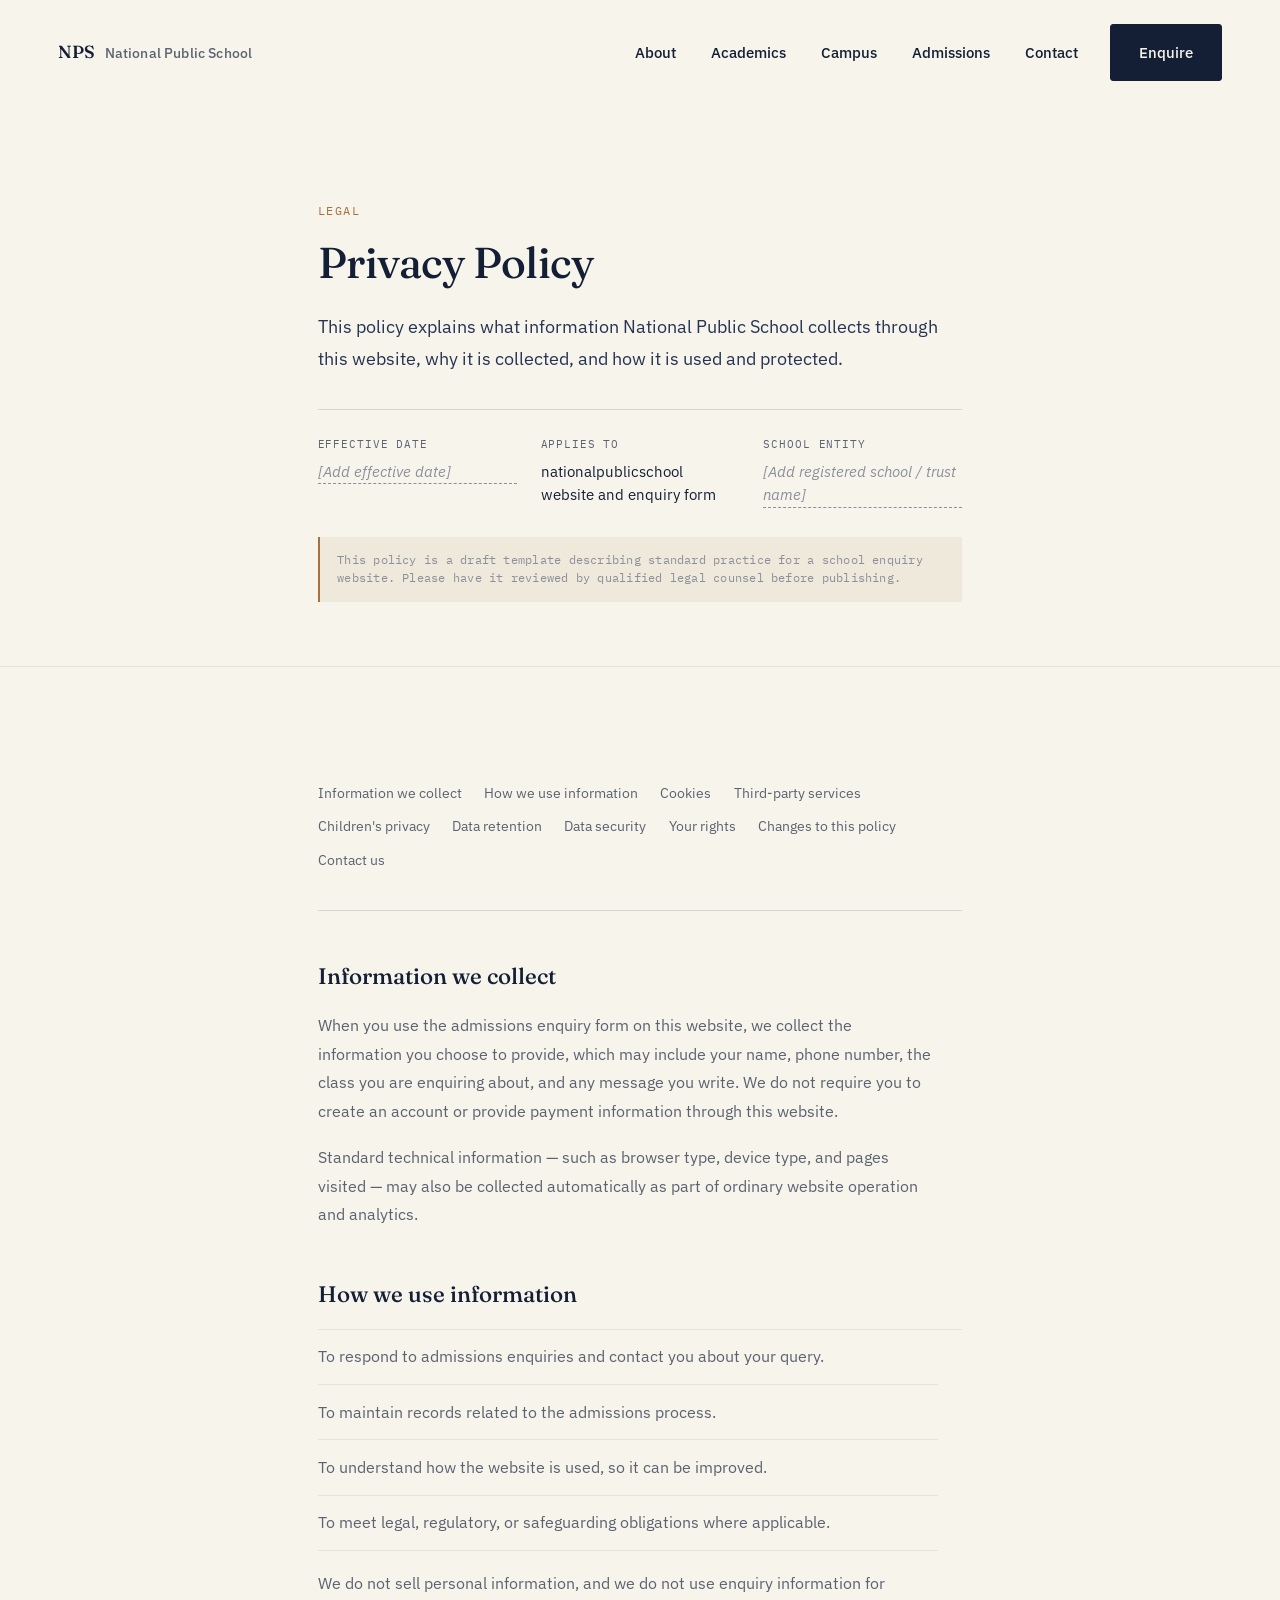
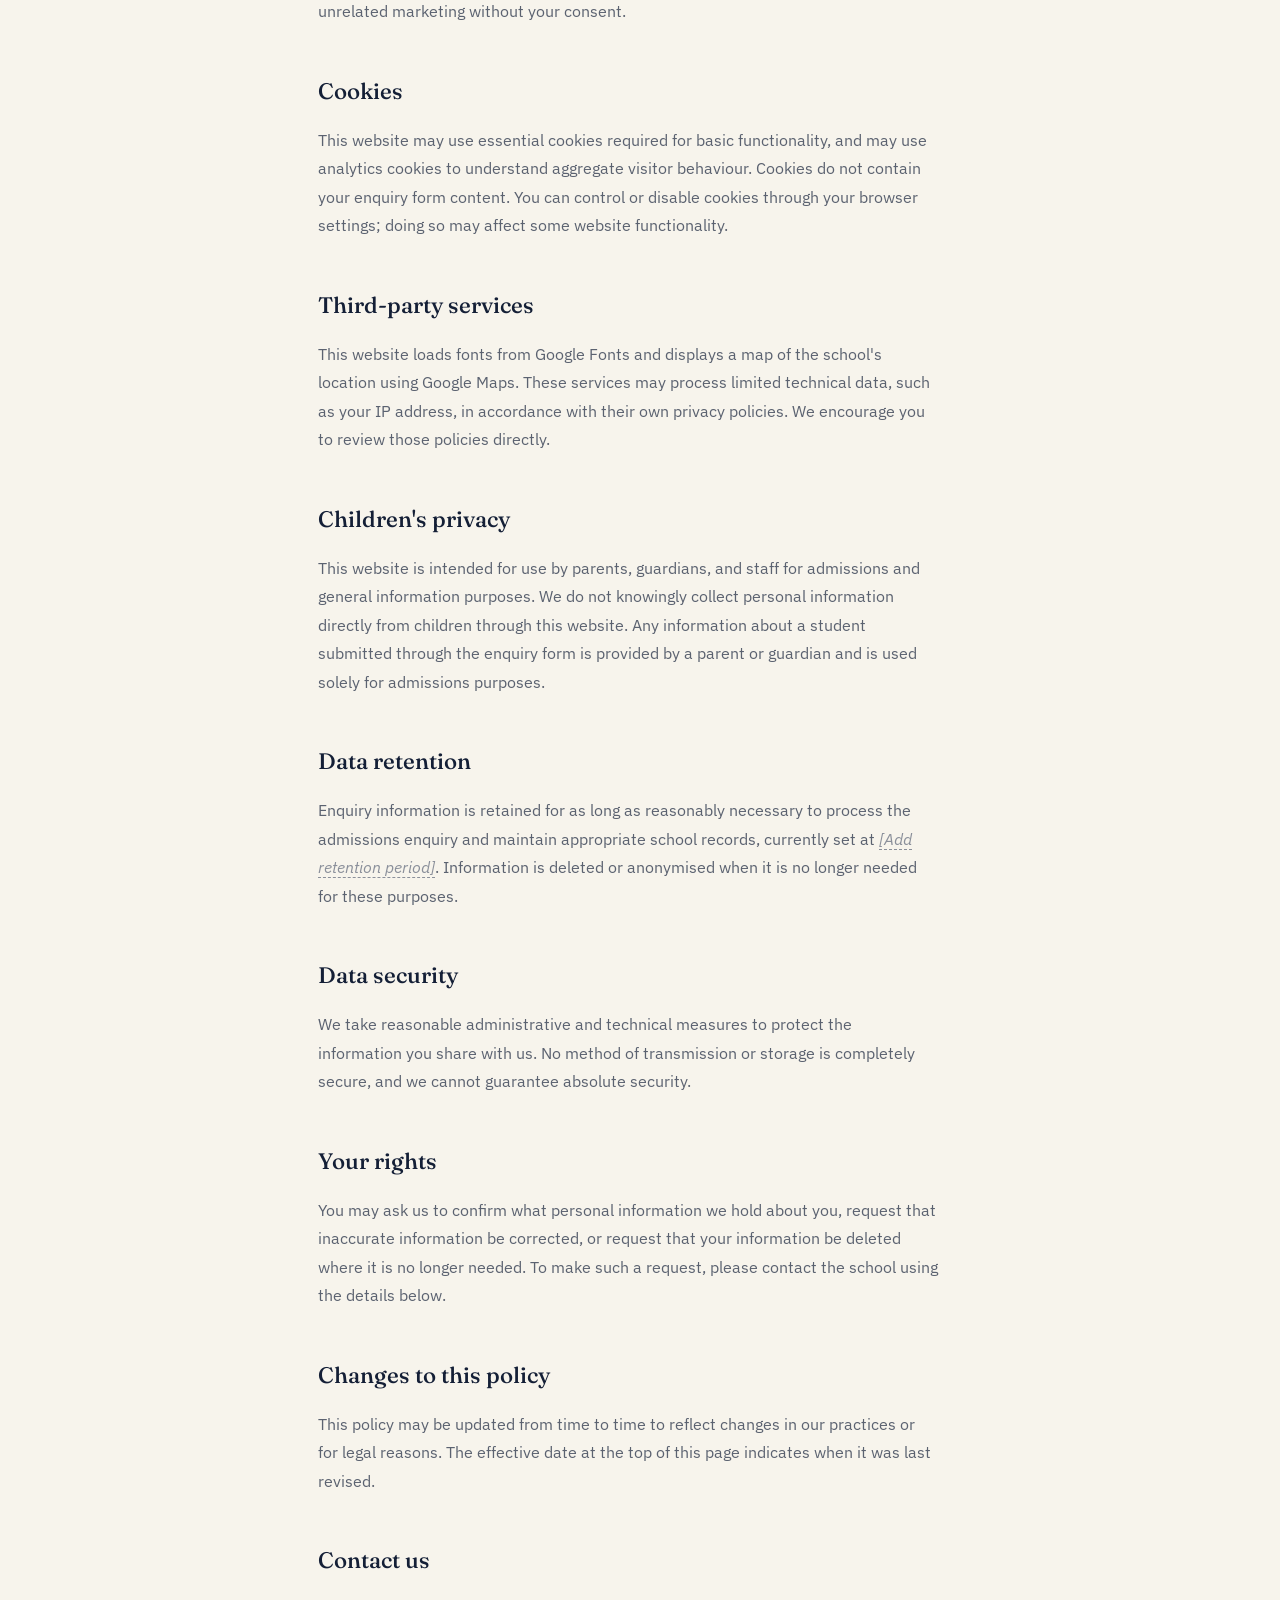
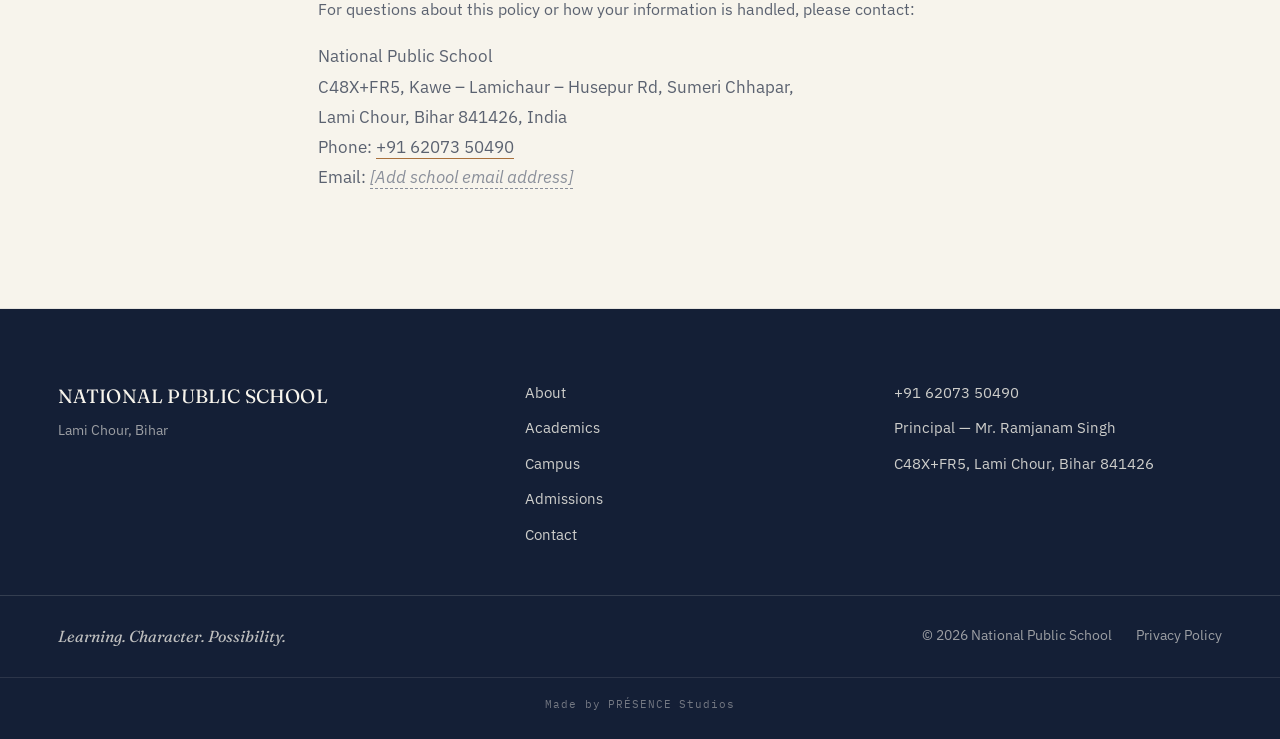
==== privacy.html @ c452e94c "Add files via upload" ====
<!DOCTYPE html>
<html lang="en">
<head>
<meta charset="UTF-8">
<meta name="viewport" content="width=device-width, initial-scale=1.0">
<title>Privacy Policy — National Public School</title>
<meta name="description" content="Privacy Policy for the National Public School website, Lami Chour, Bihar.">
<meta name="theme-color" content="#141f36">
<link rel="icon" href="data:image/svg+xml,%3Csvg xmlns='http://www.w3.org/2000/svg' viewBox='0 0 64 64'%3E%3Crect width='64' height='64' rx='10' fill='%23141f36'/%3E%3Ctext x='32' y='42' font-family='Georgia,serif' font-size='30' fill='%23f7f4ec' text-anchor='middle'%3EN%3C/text%3E%3Ccircle cx='49' cy='16' r='4' fill='%23a8703c'/%3E%3C/svg%3E">
<link rel="preconnect" href="https://fonts.googleapis.com">
<link rel="preconnect" href="https://fonts.gstatic.com" crossorigin>
<link href="https://fonts.googleapis.com/css2?family=Fraunces:ital,opsz,wght@0,9..144,380;0,9..144,470;0,9..144,560;1,9..144,420&family=IBM+Plex+Sans:wght@400;500;600&family=IBM+Plex+Mono:wght@400;500&display=swap" rel="stylesheet">
<link rel="stylesheet" href="style.css">
</head>
<body>

<a class="skip-link" href="#main">Skip to main content</a>

<header class="site-header" id="siteHeader">
  <div class="nav-inner">
    <a class="brand" href="index.html">
      <span class="brand-mark">NPS</span>
      <span class="brand-full">National&nbsp;Public&nbsp;School</span>
    </a>
    <nav class="primary-nav" aria-label="Primary">
      <ul>
        <li><a href="index.html#school">About</a></li>
        <li><a href="index.html#academics">Academics</a></li>
        <li><a href="index.html#campus">Campus</a></li>
        <li><a href="index.html#admissions">Admissions</a></li>
        <li><a href="index.html#contact">Contact</a></li>
      </ul>
    </nav>
    <a class="btn btn-primary nav-cta" href="index.html#admissions-form">Enquire</a>
    <button class="nav-toggle" id="navToggle" aria-expanded="false" aria-controls="mobileNav" aria-label="Open menu">
      <span></span><span></span><span></span>
    </button>
  </div>
</header>

<div class="mobile-nav" id="mobileNav">
  <nav aria-label="Mobile">
    <ul>
      <li><a href="index.html#school">About</a></li>
      <li><a href="index.html#academics">Academics</a></li>
      <li><a href="index.html#campus">Campus</a></li>
      <li><a href="index.html#admissions">Admissions</a></li>
      <li><a href="index.html#contact">Contact</a></li>
    </ul>
  </nav>
  <a class="btn btn-primary mobile-cta" href="index.html#admissions-form">Enquire Now</a>
  <div class="mobile-nav-foot">
    <a href="tel:+916207350490">+91 62073 50490</a>
    <span>Lami Chour, Bihar</span>
  </div>
</div>

<main id="main">

<section class="policy-hero">
  <div class="container narrow">
    <p class="eyebrow">Legal</p>
    <h1 class="section-heading policy-heading">Privacy Policy</h1>
    <p class="body-text lead-text">This policy explains what information National Public School collects through this website, why it is collected, and how it is used and protected.</p>
    <dl class="policy-meta">
      <div>
        <dt>Effective date</dt>
        <dd class="placeholder" title="Placeholder — replace with verified information">[Add effective date]</dd>
      </div>
      <div>
        <dt>Applies to</dt>
        <dd>nationalpublicschool website and enquiry form</dd>
      </div>
      <div>
        <dt>School entity</dt>
        <dd class="placeholder" title="Placeholder — replace with verified information">[Add registered school / trust name]</dd>
      </div>
    </dl>
    <p class="draft-note policy-draft-note">This policy is a draft template describing standard practice for a school enquiry website. Please have it reviewed by qualified legal counsel before publishing.</p>
  </div>
</section>

<section class="section">
  <div class="container narrow policy-body">
    <nav class="policy-toc" aria-label="Policy sections">
      <a href="#collect">Information we collect</a>
      <a href="#use">How we use information</a>
      <a href="#cookies">Cookies</a>
      <a href="#third-party">Third-party services</a>
      <a href="#children">Children's privacy</a>
      <a href="#retention">Data retention</a>
      <a href="#security">Data security</a>
      <a href="#rights">Your rights</a>
      <a href="#changes">Changes to this policy</a>
      <a href="#contact-us">Contact us</a>
    </nav>

    <h2 id="collect">Information we collect</h2>
    <p class="body-text">When you use the admissions enquiry form on this website, we collect the information you choose to provide, which may include your name, phone number, the class you are enquiring about, and any message you write. We do not require you to create an account or provide payment information through this website.</p>
    <p class="body-text">Standard technical information — such as browser type, device type, and pages visited — may also be collected automatically as part of ordinary website operation and analytics.</p>

    <h2 id="use">How we use information</h2>
    <ul class="policy-list">
      <li>To respond to admissions enquiries and contact you about your query.</li>
      <li>To maintain records related to the admissions process.</li>
      <li>To understand how the website is used, so it can be improved.</li>
      <li>To meet legal, regulatory, or safeguarding obligations where applicable.</li>
    </ul>
    <p class="body-text">We do not sell personal information, and we do not use enquiry information for unrelated marketing without your consent.</p>

    <h2 id="cookies">Cookies</h2>
    <p class="body-text">This website may use essential cookies required for basic functionality, and may use analytics cookies to understand aggregate visitor behaviour. Cookies do not contain your enquiry form content. You can control or disable cookies through your browser settings; doing so may affect some website functionality.</p>

    <h2 id="third-party">Third-party services</h2>
    <p class="body-text">This website loads fonts from Google Fonts and displays a map of the school's location using Google Maps. These services may process limited technical data, such as your IP address, in accordance with their own privacy policies. We encourage you to review those policies directly.</p>

    <h2 id="children">Children's privacy</h2>
    <p class="body-text">This website is intended for use by parents, guardians, and staff for admissions and general information purposes. We do not knowingly collect personal information directly from children through this website. Any information about a student submitted through the enquiry form is provided by a parent or guardian and is used solely for admissions purposes.</p>

    <h2 id="retention">Data retention</h2>
    <p class="body-text">Enquiry information is retained for as long as reasonably necessary to process the admissions enquiry and maintain appropriate school records, currently set at <span class="placeholder" title="Placeholder — replace with verified information">[Add retention period]</span>. Information is deleted or anonymised when it is no longer needed for these purposes.</p>

    <h2 id="security">Data security</h2>
    <p class="body-text">We take reasonable administrative and technical measures to protect the information you share with us. No method of transmission or storage is completely secure, and we cannot guarantee absolute security.</p>

    <h2 id="rights">Your rights</h2>
    <p class="body-text">You may ask us to confirm what personal information we hold about you, request that inaccurate information be corrected, or request that your information be deleted where it is no longer needed. To make such a request, please contact the school using the details below.</p>

    <h2 id="changes">Changes to this policy</h2>
    <p class="body-text">This policy may be updated from time to time to reflect changes in our practices or for legal reasons. The effective date at the top of this page indicates when it was last revised.</p>

    <h2 id="contact-us">Contact us</h2>
    <p class="body-text">For questions about this policy or how your information is handled, please contact:</p>
    <address class="contact-address policy-address">
      National Public School<br>
      C48X+FR5, Kawe – Lamichaur – Husepur Rd, Sumeri Chhapar,<br>
      Lami Chour, Bihar 841426, India<br>
      Phone: <a href="tel:+916207350490">+91 62073 50490</a><br>
      Email: <span class="placeholder" title="Placeholder — replace with verified information">[Add school email address]</span>
    </address>
  </div>
</section>

</main>

<footer class="site-footer">
  <div class="container footer-grid">
    <div class="footer-brand">
      <span class="footer-mark">NATIONAL PUBLIC SCHOOL</span>
      <span class="footer-place">Lami Chour, Bihar</span>
    </div>
    <nav class="footer-nav" aria-label="Footer">
      <a href="index.html#school">About</a>
      <a href="index.html#academics">Academics</a>
      <a href="index.html#campus">Campus</a>
      <a href="index.html#admissions">Admissions</a>
      <a href="index.html#contact">Contact</a>
    </nav>
    <div class="footer-contact">
      <a href="tel:+916207350490">+91 62073 50490</a>
      <span>Principal — Mr. Ramjanam Singh</span>
      <span>C48X+FR5, Lami Chour, Bihar 841426</span>
    </div>
  </div>
  <div class="container footer-bottom">
    <p class="footer-tagline">Learning. Character. Possibility.</p>
    <div class="footer-legal">
      <span>© <span id="year"></span> National Public School</span>
      <a href="privacy.html">Privacy Policy</a>
    </div>
  </div>
  <div class="footer-signature">
    <p>Made by PRÉSENCE Studios</p>
  </div>
</footer>

<script src="script.js"></script>
</body>
</html>
---- style.css ----
:root {
  --ink: #141f36;
  --ink-soft: #263352;
  --canvas: #f7f4ec;
  --canvas-deep: #efe9db;
  --surface: #ffffff;
  --muted: #5b6270;
  --muted-soft: #8a8f9a;
  --accent: #a8703c;
  --accent-soft: #c98f5c;
  --line: rgba(20, 31, 54, 0.14);
  --line-soft: rgba(20, 31, 54, 0.08);
  --on-ink: #f7f4ec;
  --shadow: 0 18px 40px -24px rgba(20, 31, 54, 0.35);
  --radius-sm: 2px;
  --radius-md: 3px;
  --font-serif: "Fraunces", "Iowan Old Style", "Palatino Linotype", serif;
  --font-sans: "IBM Plex Sans", -apple-system, BlinkMacSystemFont, "Segoe UI", sans-serif;
  --font-mono: "IBM Plex Mono", ui-monospace, "SF Mono", monospace;
  --container-max: 1280px;
  --gutter: clamp(1.25rem, 4.5vw, 4rem);
  --section-pad: clamp(4.5rem, 9vw, 8rem);
  --ease: cubic-bezier(0.16, 1, 0.3, 1);
}

* {
  box-sizing: border-box;
}

html {
  scroll-behavior: smooth;
}

@media (prefers-reduced-motion: reduce) {
  html {
    scroll-behavior: auto;
  }
  * {
    animation-duration: 0.001ms !important;
    animation-iteration-count: 1 !important;
    transition-duration: 0.001ms !important;
    scroll-behavior: auto !important;
  }
}

body {
  margin: 0;
  background: var(--canvas);
  color: var(--ink);
  font-family: var(--font-sans);
  font-size: 16px;
  line-height: 1.6;
  -webkit-font-smoothing: antialiased;
  text-rendering: optimizeLegibility;
  overflow-x: hidden;
}

img {
  max-width: 100%;
  display: block;
}

a {
  color: inherit;
  text-decoration: none;
}

ul, ol {
  margin: 0;
  padding: 0;
  list-style: none;
}

h1, h2, h3, blockquote, p, dl, dd, figure, address {
  margin: 0;
}

button {
  font: inherit;
  cursor: pointer;
}

input, textarea {
  font: inherit;
}

.skip-link {
  position: absolute;
  left: 1rem;
  top: -100px;
  background: var(--ink);
  color: var(--on-ink);
  padding: 0.75rem 1.25rem;
  border-radius: var(--radius-sm);
  z-index: 999;
  transition: top 0.25s var(--ease);
}

.skip-link:focus {
  top: 1rem;
}

:focus-visible {
  outline: 2px solid var(--accent);
  outline-offset: 3px;
}

.container {
  max-width: var(--container-max);
  margin: 0 auto;
  padding: 0 var(--gutter);
}

.container.narrow {
  max-width: 760px;
}

.container.wide {
  max-width: 1360px;
}

.eyebrow {
  font-family: var(--font-mono);
  font-size: 0.72rem;
  letter-spacing: 0.14em;
  text-transform: uppercase;
  color: var(--accent);
  margin-bottom: 1.1rem;
  display: block;
}

.section-heading {
  font-family: var(--font-serif);
  font-weight: 480;
  font-size: clamp(1.9rem, 3.4vw, 2.7rem);
  line-height: 1.15;
  letter-spacing: -0.01em;
  max-width: 20ch;
  margin-bottom: 1.5rem;
}

.body-text {
  max-width: 62ch;
  color: var(--muted);
  font-size: 1.02rem;
  line-height: 1.75;
  margin-bottom: 1.1rem;
}

.body-text.lead-text {
  max-width: 68ch;
  font-size: 1.12rem;
  color: var(--ink-soft);
}

.small-note {
  font-size: 0.9rem;
}

.placeholder {
  color: var(--muted-soft);
  border-bottom: 1px dashed var(--muted-soft);
  font-style: italic;
  cursor: help;
}

.btn {
  display: inline-flex;
  align-items: center;
  gap: 0.4rem;
  font-family: var(--font-sans);
  font-weight: 500;
  font-size: 0.95rem;
  padding: 0.95rem 1.75rem;
  border-radius: var(--radius-md);
  border: 1px solid transparent;
  transition: transform 0.35s var(--ease), background 0.3s var(--ease), color 0.3s var(--ease), border-color 0.3s var(--ease);
}

.btn-primary {
  background: var(--ink);
  color: var(--on-ink);
  border-color: var(--ink);
}

.btn-primary:hover {
  background: var(--ink-soft);
  transform: translateY(-2px);
}

.btn-ghost {
  background: transparent;
  color: var(--ink);
  border-color: var(--line);
}

.btn-ghost:hover {
  border-color: var(--ink);
  transform: translateY(-2px);
}

.btn-large {
  padding: 1.15rem 2.25rem;
  font-size: 1.02rem;
}

.site-header {
  position: sticky;
  top: 0;
  z-index: 500;
  background: rgba(247, 244, 236, 0.9);
  backdrop-filter: blur(10px);
  -webkit-backdrop-filter: blur(10px);
  border-bottom: 1px solid transparent;
  transition: border-color 0.4s var(--ease), padding 0.4s var(--ease);
}

.site-header.is-scrolled {
  border-color: var(--line);
}

.nav-inner {
  max-width: var(--container-max);
  margin: 0 auto;
  padding: 1.5rem var(--gutter);
  display: flex;
  align-items: center;
  gap: 2rem;
  transition: padding 0.4s var(--ease);
}

.site-header.is-scrolled .nav-inner {
  padding-top: 0.9rem;
  padding-bottom: 0.9rem;
}

.brand {
  display: flex;
  align-items: baseline;
  gap: 0.6rem;
  font-family: var(--font-serif);
  font-weight: 560;
  letter-spacing: 0.01em;
  margin-right: auto;
}

.brand-mark {
  font-size: 1.1rem;
}

.brand-full {
  font-size: 0.85rem;
  color: var(--muted);
  font-family: var(--font-sans);
  font-weight: 500;
  display: none;
}

.primary-nav ul {
  display: flex;
  gap: 2.2rem;
}

.primary-nav a {
  font-size: 0.92rem;
  font-weight: 500;
  position: relative;
  padding-bottom: 0.3rem;
}

.primary-nav a::after {
  content: "";
  position: absolute;
  left: 0;
  bottom: 0;
  width: 0;
  height: 1px;
  background: var(--accent);
  transition: width 0.35s var(--ease);
}

.primary-nav a:hover::after {
  width: 100%;
}

.nav-cta {
  display: none;
}

.nav-toggle {
  width: 40px;
  height: 40px;
  background: transparent;
  border: 1px solid var(--line);
  border-radius: var(--radius-sm);
  display: flex;
  flex-direction: column;
  align-items: center;
  justify-content: center;
  gap: 5px;
}

.nav-toggle span {
  width: 18px;
  height: 1px;
  background: var(--ink);
  display: block;
  transition: transform 0.3s var(--ease), opacity 0.3s var(--ease);
}

.nav-toggle[aria-expanded="true"] span:nth-child(1) {
  transform: translateY(6px) rotate(45deg);
}

.nav-toggle[aria-expanded="true"] span:nth-child(2) {
  opacity: 0;
}

.nav-toggle[aria-expanded="true"] span:nth-child(3) {
  transform: translateY(-6px) rotate(-45deg);
}

.mobile-nav {
  position: fixed;
  inset: 0;
  background: var(--ink);
  color: var(--on-ink);
  z-index: 600;
  display: flex;
  flex-direction: column;
  justify-content: space-between;
  padding: 6rem var(--gutter) 3rem;
  transform: translateY(-100%);
  transition: transform 0.5s var(--ease);
}

.mobile-nav.is-open {
  transform: translateY(0);
}

.mobile-nav ul {
  display: flex;
  flex-direction: column;
  gap: 1.4rem;
}

.mobile-nav a {
  font-family: var(--font-serif);
  font-size: 2.1rem;
  font-weight: 460;
}

.mobile-cta {
  align-self: flex-start;
  margin-top: 2.5rem;
  background: var(--on-ink);
  color: var(--ink);
  border-color: var(--on-ink);
}

.mobile-nav-foot {
  display: flex;
  justify-content: space-between;
  font-size: 0.85rem;
  color: var(--canvas-deep);
  border-top: 1px solid rgba(247, 244, 236, 0.18);
  padding-top: 1.5rem;
  margin-top: 2rem;
}

body.nav-open {
  overflow: hidden;
}

.hero {
  position: relative;
  padding: clamp(3rem, 8vw, 6rem) 0 clamp(3rem, 6vw, 5rem);
}

.hero-inner {
  max-width: var(--container-max);
  margin: 0 auto;
  padding: 0 var(--gutter);
  display: grid;
  grid-template-columns: 1.35fr 1fr;
  gap: clamp(2.5rem, 6vw, 5rem);
  align-items: center;
}

.hero-headline {
  font-family: var(--font-serif);
  font-weight: 470;
  font-size: clamp(2.6rem, 6vw, 4.6rem);
  line-height: 1.05;
  letter-spacing: -0.015em;
  max-width: 14ch;
  margin-bottom: 1.6rem;
}

.hero-sub {
  max-width: 52ch;
  color: var(--muted);
  font-size: 1.08rem;
  line-height: 1.75;
  margin-bottom: 2.2rem;
}

.hero-actions {
  display: flex;
  gap: 1rem;
  flex-wrap: wrap;
}

.hero-visual {
  position: relative;
}

.hero-frame {
  position: relative;
  border: 1px solid var(--line);
  padding: 10px;
  background: var(--surface);
  margin-left: clamp(0px, 4vw, 2rem);
}

.hero-frame img {
  width: 100%;
  height: auto;
  aspect-ratio: 4 / 5;
  object-fit: cover;
  filter: grayscale(45%) sepia(8%) contrast(1.03) brightness(0.98);
}

.hero-chip {
  position: absolute;
  left: 24px;
  bottom: 24px;
  background: var(--ink);
  color: var(--on-ink);
  font-family: var(--font-mono);
  font-size: 0.68rem;
  letter-spacing: 0.08em;
  text-transform: uppercase;
  padding: 0.5rem 0.85rem;
}

.img-note {
  font-family: var(--font-mono);
  font-size: 0.68rem;
  letter-spacing: 0.03em;
  color: var(--muted-soft);
  margin-top: 0.7rem;
  text-align: right;
}

.img-note-light {
  color: rgba(247, 244, 236, 0.72);
  text-align: left;
  padding: 0.7rem 0.9rem 0;
}

.hero-line {
  height: 1px;
  background: var(--line);
  max-width: var(--container-max);
  margin: 0 auto;
}

.section {
  padding: var(--section-pad) 0;
  border-bottom: 1px solid var(--line-soft);
}

.section-alt {
  background: var(--canvas-deep);
}

.split-60-40,
.split-45-55,
.split-40-60,
.split-50-50 {
  display: grid;
  gap: clamp(2.5rem, 6vw, 5rem);
  align-items: start;
}

.split-60-40 {
  grid-template-columns: 1.5fr 1fr;
}

.split-45-55 {
  grid-template-columns: 1fr 1.2fr;
}

.split-40-60 {
  grid-template-columns: 1fr 1.5fr;
}

.split-50-50 {
  grid-template-columns: 1fr 1fr;
}

.fact-sheet {
  border-top: 1px solid var(--line);
}

.fact-row {
  display: flex;
  justify-content: space-between;
  gap: 1rem;
  padding: 1.05rem 0;
  border-bottom: 1px solid var(--line);
}

.fact-row dt {
  font-family: var(--font-mono);
  font-size: 0.74rem;
  letter-spacing: 0.06em;
  text-transform: uppercase;
  color: var(--muted);
}

.fact-row dd {
  font-family: var(--font-serif);
  font-size: 1rem;
  text-align: right;
}

.pillar-list {
  border-top: 1px solid var(--line);
}

.pillar {
  padding: 2.3rem 0;
  border-bottom: 1px solid var(--line);
  display: grid;
  grid-template-columns: 260px 1fr;
  gap: 2rem;
}

.pillar h3 {
  font-family: var(--font-serif);
  font-weight: 500;
  font-size: 1.35rem;
  position: relative;
  padding-left: 1.1rem;
}

.pillar h3::before {
  content: "";
  position: absolute;
  left: 0;
  top: 0.45em;
  width: 7px;
  height: 7px;
  background: var(--accent);
}

.pillar p {
  color: var(--muted);
  max-width: 58ch;
  line-height: 1.75;
}

.media-frame {
  border: 1px solid var(--line);
  padding: 8px;
  background: var(--surface);
}

.media-frame img {
  width: 100%;
  height: auto;
  aspect-ratio: 5 / 6;
  object-fit: cover;
  filter: grayscale(45%) sepia(8%) contrast(1.03) brightness(0.98);
}

.stage-list {
  border-top: 1px solid var(--line);
  margin: 1.5rem 0 1.2rem;
}

.stage {
  padding: 1.4rem 0;
  border-bottom: 1px solid var(--line);
  display: grid;
  grid-template-columns: 160px 1fr;
  gap: 1.5rem;
  align-items: baseline;
}

.stage-tag {
  font-family: var(--font-mono);
  font-size: 0.78rem;
  letter-spacing: 0.05em;
  text-transform: uppercase;
  color: var(--ink);
}

.stage p {
  color: var(--muted);
  line-height: 1.7;
  margin: 0;
}

.bento {
  display: grid;
  grid-template-columns: repeat(3, 1fr);
  grid-template-rows: repeat(2, 220px);
  gap: 1px;
  background: var(--line);
  border: 1px solid var(--line);
}

.bento-tile {
  position: relative;
  overflow: hidden;
  background: var(--ink);
  display: block;
}

.bento-large {
  grid-row: span 2;
}

.bento-tile img {
  width: 100%;
  height: 100%;
  object-fit: cover;
  filter: grayscale(50%) sepia(10%) contrast(1.05) brightness(0.85);
  transition: transform 0.7s var(--ease);
}

.bento-tile:hover img {
  transform: scale(1.05);
}

.bento-label {
  position: absolute;
  left: 0;
  right: 0;
  bottom: 0;
  padding: 1.4rem 1.5rem;
  background: linear-gradient(to top, rgba(20, 31, 54, 0.82), transparent);
  color: var(--on-ink);
  display: flex;
  flex-direction: column;
  gap: 0.35rem;
}

.bento-label strong {
  font-family: var(--font-serif);
  font-weight: 500;
  font-size: 1.15rem;
}

.bento-label em {
  font-style: normal;
  font-size: 0.85rem;
  color: rgba(247, 244, 236, 0.78);
  max-width: 32ch;
}

.campus-grid {
  display: grid;
  grid-template-columns: 1fr 1fr;
  grid-template-rows: auto auto;
  gap: 1.5rem;
  margin-top: 2rem;
}

.campus-media {
  overflow: hidden;
  background: var(--ink);
}

.campus-media-tall {
  grid-row: span 2;
}

.campus-media img {
  width: 100%;
  height: 100%;
  object-fit: cover;
  filter: grayscale(40%) sepia(8%) contrast(1.03) brightness(0.95);
  aspect-ratio: auto;
}

.campus-facts {
  border: 1px solid var(--line);
  padding: 2rem;
  background: var(--surface);
}

.campus-facts h3 {
  font-family: var(--font-serif);
  font-size: 1.2rem;
  font-weight: 500;
  margin-bottom: 1.1rem;
}

.facilities li {
  padding: 0.65rem 0;
  border-bottom: 1px solid var(--line-soft);
  color: var(--muted);
  font-size: 0.95rem;
}

.facilities li:last-child {
  border-bottom: none;
}

.reason-list {
  border-top: 1px solid var(--line);
}

.reason-list li {
  padding: 1.7rem 0;
  border-bottom: 1px solid var(--line);
}

.reason-list h3 {
  font-family: var(--font-serif);
  font-weight: 500;
  font-size: 1.2rem;
  margin-bottom: 0.4rem;
}

.reason-list p {
  color: var(--muted);
  max-width: 58ch;
}

.principal-avatar {
  width: 132px;
  height: 132px;
  border-radius: 50%;
  background: var(--ink);
  color: var(--on-ink);
  display: flex;
  align-items: center;
  justify-content: center;
  font-family: var(--font-serif);
  font-size: 2.1rem;
  border: 6px solid var(--canvas-deep);
}

.principal-quote {
  font-family: var(--font-serif);
  font-style: italic;
  font-weight: 420;
  font-size: clamp(1.35rem, 2.6vw, 1.85rem);
  line-height: 1.5;
  color: var(--ink);
  max-width: 34ch;
  margin-bottom: 1.6rem;
}

.principal-quote p::before {
  content: "\201C";
}

.principal-quote p::after {
  content: "\201D";
}

.principal-attribution {
  font-size: 0.98rem;
  margin-bottom: 0.5rem;
}

.principal-attribution span {
  color: var(--muted);
}

.draft-note {
  font-family: var(--font-mono);
  font-size: 0.72rem;
  color: var(--muted-soft);
  letter-spacing: 0.02em;
}

.steps {
  display: grid;
  grid-template-columns: repeat(4, 1fr);
  gap: 1px;
  background: var(--line);
  border: 1px solid var(--line);
  margin: 2.2rem 0 3.5rem;
}

.steps li {
  background: var(--canvas-deep);
  padding: 1.8rem 1.6rem;
}

.step-num {
  font-family: var(--font-mono);
  font-size: 0.78rem;
  color: var(--accent);
  display: block;
  margin-bottom: 0.8rem;
}

.steps h3 {
  font-family: var(--font-serif);
  font-weight: 500;
  font-size: 1.1rem;
  margin-bottom: 0.5rem;
}

.steps p {
  color: var(--muted);
  font-size: 0.9rem;
  margin: 0;
}

.admissions-grid {
  display: grid;
  grid-template-columns: 1.3fr 1fr;
  gap: clamp(2rem, 5vw, 4rem);
}

.enquiry-form {
  background: var(--surface);
  border: 1px solid var(--line);
  padding: clamp(1.75rem, 4vw, 2.75rem);
}

.enquiry-form h3 {
  font-family: var(--font-serif);
  font-size: 1.35rem;
  font-weight: 500;
  margin-bottom: 1.6rem;
}

.form-row {
  margin-bottom: 1.3rem;
  display: flex;
  flex-direction: column;
  gap: 0.5rem;
}

.form-row label {
  font-size: 0.85rem;
  color: var(--muted);
}

.form-row input,
.form-row textarea {
  border: 1px solid var(--line);
  background: var(--canvas);
  padding: 0.85rem 1rem;
  font-size: 0.95rem;
  color: var(--ink);
  border-radius: var(--radius-sm);
  transition: border-color 0.3s var(--ease);
  resize: vertical;
}

.form-row input:focus,
.form-row textarea:focus {
  border-color: var(--accent);
}

.form-status {
  margin-top: 1.1rem;
  font-size: 0.9rem;
  color: var(--accent);
  min-height: 1.2em;
}

.admissions-note {
  padding-top: 0.5rem;
}

.admissions-note h3 {
  font-family: var(--font-serif);
  font-size: 1.2rem;
  font-weight: 500;
  margin-bottom: 0.5rem;
}

.admissions-note > p {
  color: var(--muted);
  margin-bottom: 1rem;
}

.phone-link {
  display: inline-block;
  font-family: var(--font-serif);
  font-size: 1.75rem;
  font-weight: 480;
  border-bottom: 1px solid var(--accent);
  padding-bottom: 0.2rem;
  margin-bottom: 1.6rem;
}

.contact-address {
  font-style: normal;
  font-size: 1.05rem;
  line-height: 1.8;
  color: var(--muted);
  margin-bottom: 1.4rem;
}

.contact-line {
  margin-bottom: 0.7rem;
  font-size: 1rem;
}

.contact-line a {
  border-bottom: 1px solid var(--accent);
}

.email-line .placeholder {
  border-bottom-style: dashed;
}

.map-frame {
  border: 1px solid var(--line);
  overflow: hidden;
  min-height: 380px;
}

.map-frame iframe {
  width: 100%;
  height: 100%;
  min-height: 380px;
  border: 0;
  filter: grayscale(35%) contrast(1.05);
}

.closing {
  padding: clamp(5rem, 12vw, 9rem) 0;
  background: var(--ink);
  color: var(--on-ink);
  text-align: left;
}

.closing .eyebrow {
  color: var(--accent-soft);
}

.closing-headline {
  font-family: var(--font-serif);
  font-weight: 460;
  font-size: clamp(2.1rem, 5vw, 3.4rem);
  line-height: 1.15;
  max-width: 18ch;
  margin-bottom: 2.4rem;
}

.closing .btn-primary {
  background: var(--on-ink);
  color: var(--ink);
  border-color: var(--on-ink);
}

.closing .btn-primary:hover {
  background: var(--accent-soft);
  border-color: var(--accent-soft);
  color: var(--ink);
}

.site-footer {
  background: var(--ink);
  color: var(--on-ink);
  padding-top: clamp(3rem, 6vw, 4.5rem);
}

.footer-grid {
  display: grid;
  grid-template-columns: 1.3fr 1fr 1fr;
  gap: 2.5rem;
  padding-bottom: 3rem;
  border-bottom: 1px solid rgba(247, 244, 236, 0.14);
}

.footer-brand {
  display: flex;
  flex-direction: column;
  gap: 0.4rem;
}

.footer-mark {
  font-family: var(--font-serif);
  font-size: 1.2rem;
  letter-spacing: 0.01em;
}

.footer-place {
  color: rgba(247, 244, 236, 0.6);
  font-size: 0.9rem;
}

.footer-nav {
  display: flex;
  flex-direction: column;
  gap: 0.75rem;
}

.footer-nav a {
  font-size: 0.92rem;
  color: rgba(247, 244, 236, 0.82);
}

.footer-nav a:hover {
  color: var(--on-ink);
}

.footer-contact {
  display: flex;
  flex-direction: column;
  gap: 0.75rem;
  font-size: 0.92rem;
  color: rgba(247, 244, 236, 0.82);
}

.footer-bottom {
  display: flex;
  justify-content: space-between;
  align-items: center;
  flex-wrap: wrap;
  gap: 1rem;
  padding: 1.75rem var(--gutter);
}

.footer-tagline {
  font-family: var(--font-serif);
  font-style: italic;
  color: rgba(247, 244, 236, 0.75);
}

.footer-legal {
  display: flex;
  gap: 1.5rem;
  font-size: 0.85rem;
  color: rgba(247, 244, 236, 0.6);
}

.footer-legal a:hover {
  color: var(--on-ink);
}

.footer-signature {
  text-align: center;
  padding: 1.1rem var(--gutter) 1.6rem;
  border-top: 1px solid rgba(247, 244, 236, 0.1);
}

.footer-signature p {
  font-family: var(--font-mono);
  font-size: 0.7rem;
  letter-spacing: 0.08em;
  color: rgba(247, 244, 236, 0.42);
}

.reveal {
  opacity: 0;
  transform: translateY(18px);
  transition: opacity 0.8s var(--ease), transform 0.8s var(--ease);
}

.reveal.is-visible {
  opacity: 1;
  transform: translateY(0);
}

@media (prefers-reduced-motion: reduce) {
  .reveal {
    opacity: 1;
    transform: none;
    transition: none;
  }
}

@media (min-width: 1080px) {
  .brand-full {
    display: inline;
  }
  .nav-cta {
    display: inline-flex;
  }
  .nav-toggle {
    display: none;
  }
}

@media (max-width: 1079px) {
  .primary-nav {
    display: none;
  }
}

@media (max-width: 900px) {
  .hero-inner {
    grid-template-columns: 1fr;
  }
  .hero-frame {
    margin-left: 0;
    max-width: 420px;
  }
  .split-60-40,
  .split-45-55,
  .split-40-60,
  .split-50-50 {
    grid-template-columns: 1fr;
  }
  .split-45-55 .split-aside,
  .split-40-60 .split-aside {
    order: -1;
    max-width: 420px;
  }
  .pillar {
    grid-template-columns: 1fr;
    gap: 0.8rem;
  }
  .stage {
    grid-template-columns: 1fr;
    gap: 0.5rem;
  }
  .bento {
    grid-template-columns: repeat(2, 1fr);
    grid-template-rows: repeat(3, 200px);
  }
  .bento-large {
    grid-column: span 2;
    grid-row: span 1;
  }
  .campus-grid {
    grid-template-columns: 1fr;
  }
  .campus-media-tall {
    grid-row: auto;
  }
  .campus-media img {
    aspect-ratio: 4 / 3;
  }
  .steps {
    grid-template-columns: 1fr 1fr;
  }
  .admissions-grid {
    grid-template-columns: 1fr;
  }
  .footer-grid {
    grid-template-columns: 1fr;
    gap: 1.75rem;
  }
}

.policy-hero {
  padding: clamp(3.5rem, 8vw, 6rem) 0 clamp(2.5rem, 5vw, 4rem);
  border-bottom: 1px solid var(--line-soft);
}

.policy-heading {
  max-width: none;
}

.policy-meta {
  display: grid;
  grid-template-columns: repeat(3, 1fr);
  gap: 1.5rem;
  margin-top: 2.2rem;
  padding-top: 1.6rem;
  border-top: 1px solid var(--line);
}

.policy-meta dt {
  font-family: var(--font-mono);
  font-size: 0.68rem;
  letter-spacing: 0.08em;
  text-transform: uppercase;
  color: var(--muted);
  margin-bottom: 0.4rem;
}

.policy-meta dd {
  font-size: 0.92rem;
}

.policy-draft-note {
  margin-top: 1.8rem;
  padding: 0.9rem 1.1rem;
  background: var(--canvas-deep);
  border-left: 2px solid var(--accent);
}

.policy-body {
  padding-top: 0;
}

.policy-body h2 {
  font-family: var(--font-serif);
  font-weight: 500;
  font-size: 1.4rem;
  margin-top: 3rem;
  margin-bottom: 1rem;
  scroll-margin-top: 6rem;
}

.policy-toc {
  display: flex;
  flex-wrap: wrap;
  gap: 0.6rem 1.4rem;
  padding-bottom: 2.4rem;
  margin-bottom: 2.4rem;
  border-bottom: 1px solid var(--line);
}

.policy-toc a {
  font-size: 0.88rem;
  color: var(--muted);
  border-bottom: 1px solid transparent;
}

.policy-toc a:hover {
  color: var(--ink);
  border-color: var(--accent);
}

.policy-list {
  border-top: 1px solid var(--line-soft);
  margin-bottom: 1.1rem;
}

.policy-list li {
  padding: 0.85rem 0;
  border-bottom: 1px solid var(--line-soft);
  color: var(--muted);
  max-width: 62ch;
  line-height: 1.7;
}

.policy-address {
  margin-bottom: 0;
}

.policy-address a {
  border-bottom: 1px solid var(--accent);
}

@media (max-width: 700px) {
  .policy-meta {
    grid-template-columns: 1fr;
    gap: 1rem;
  }
}

@media (max-width: 560px) {
  .steps {
    grid-template-columns: 1fr;
  }
  .fact-row {
    flex-direction: column;
    gap: 0.3rem;
  }
  .fact-row dd {
    text-align: left;
  }
  .footer-bottom {
    flex-direction: column;
    align-items: flex-start;
  }
}
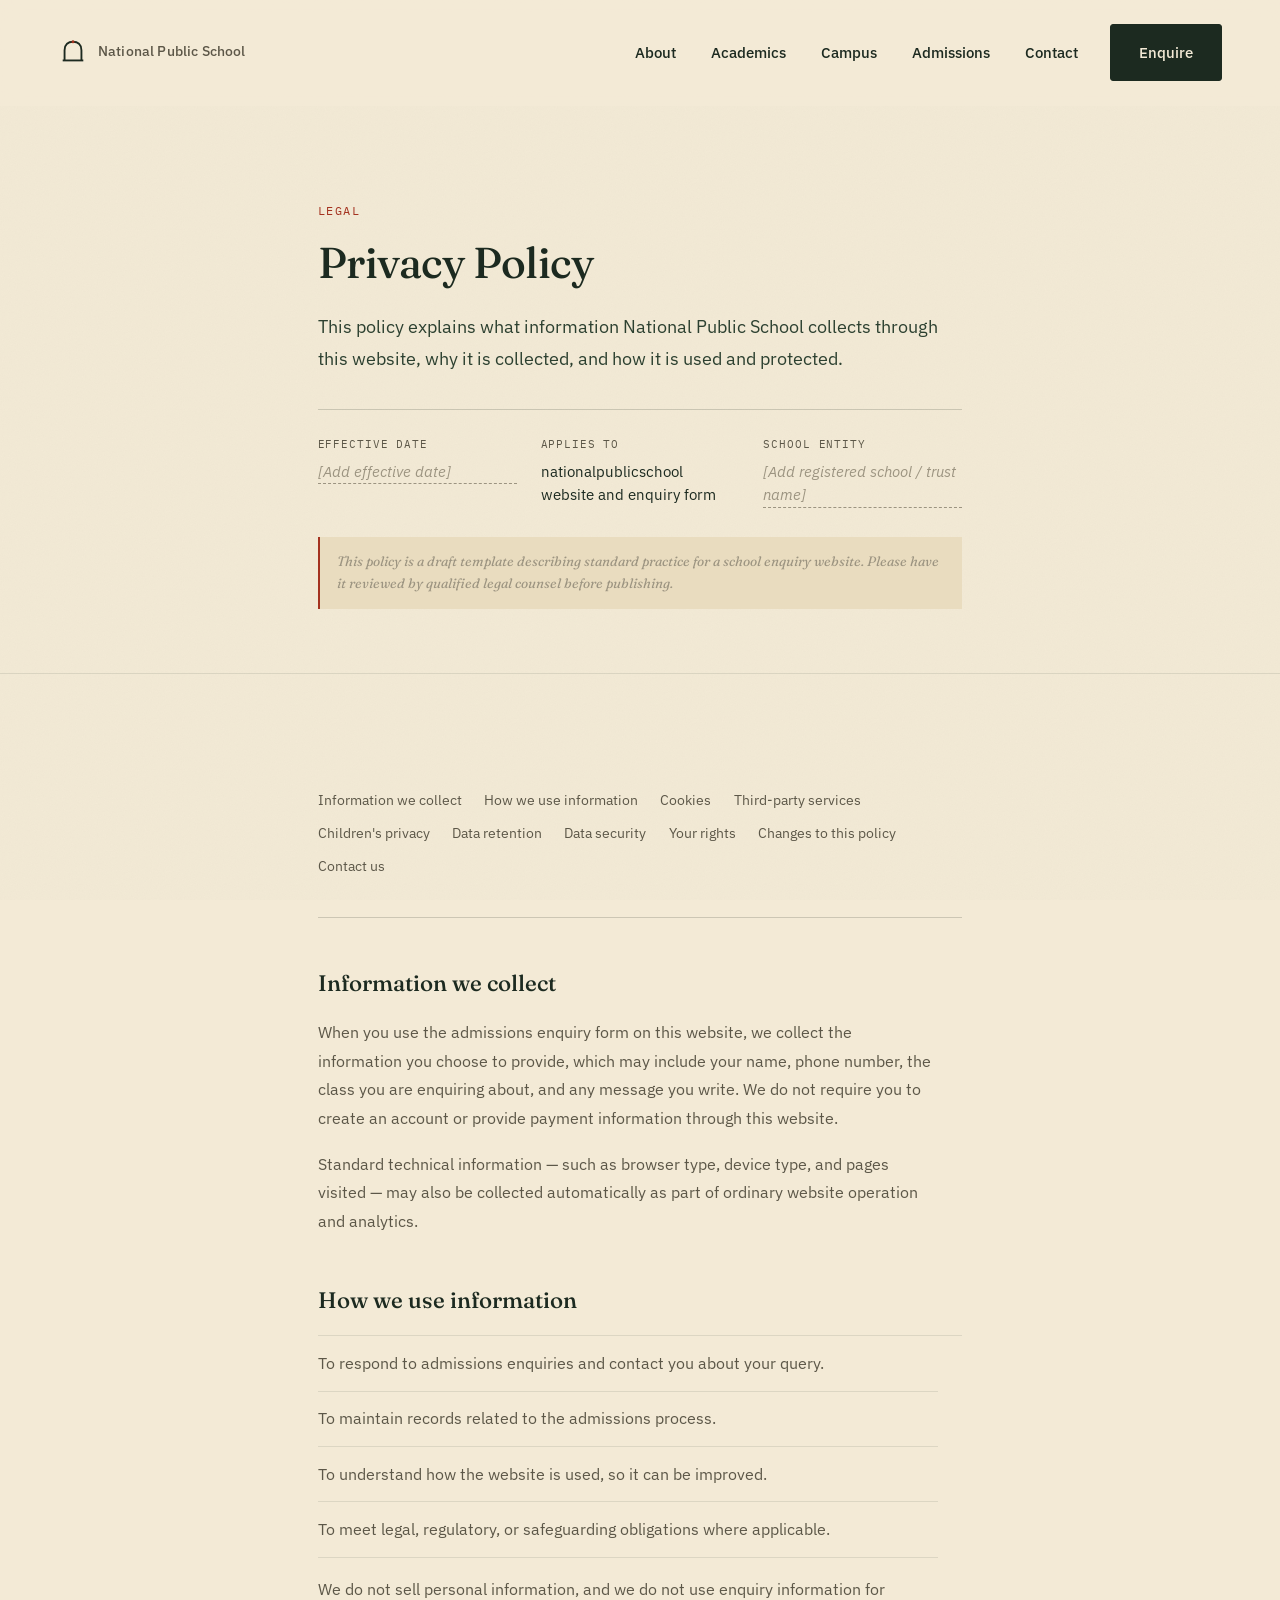
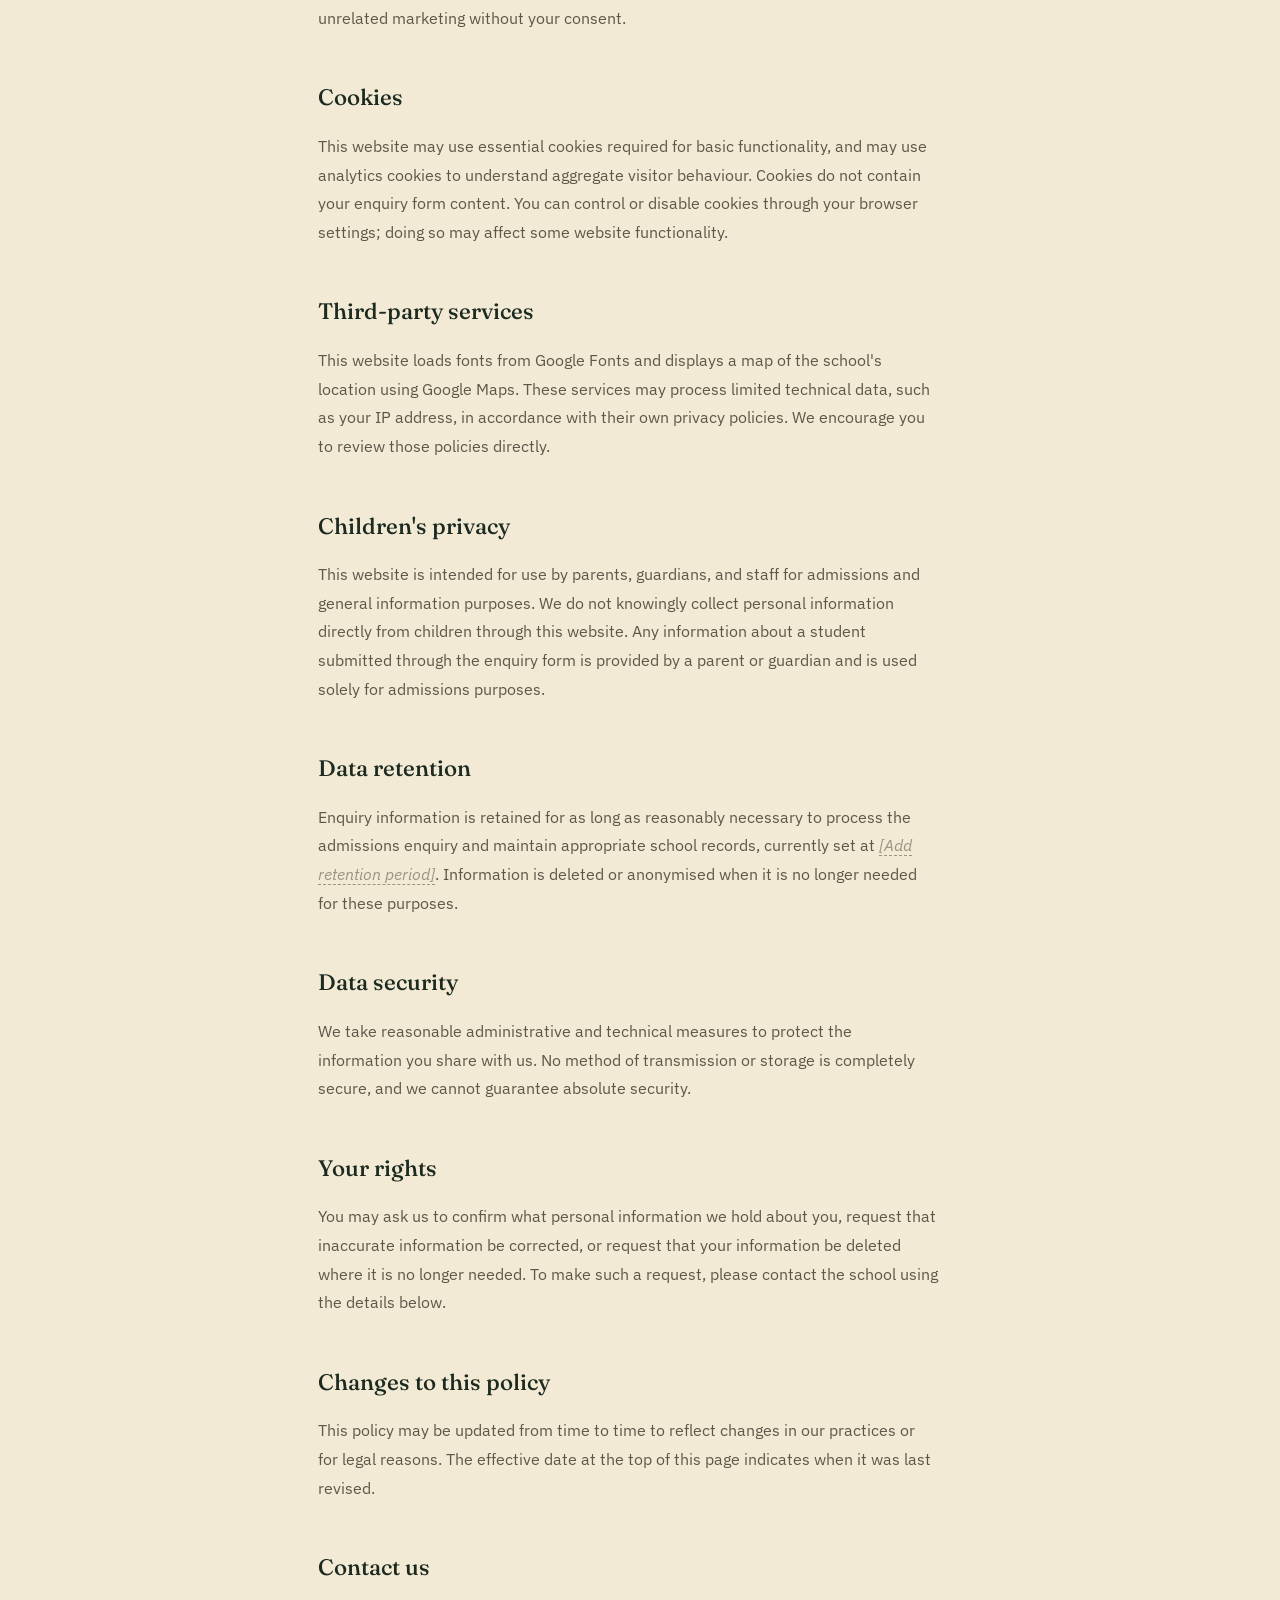
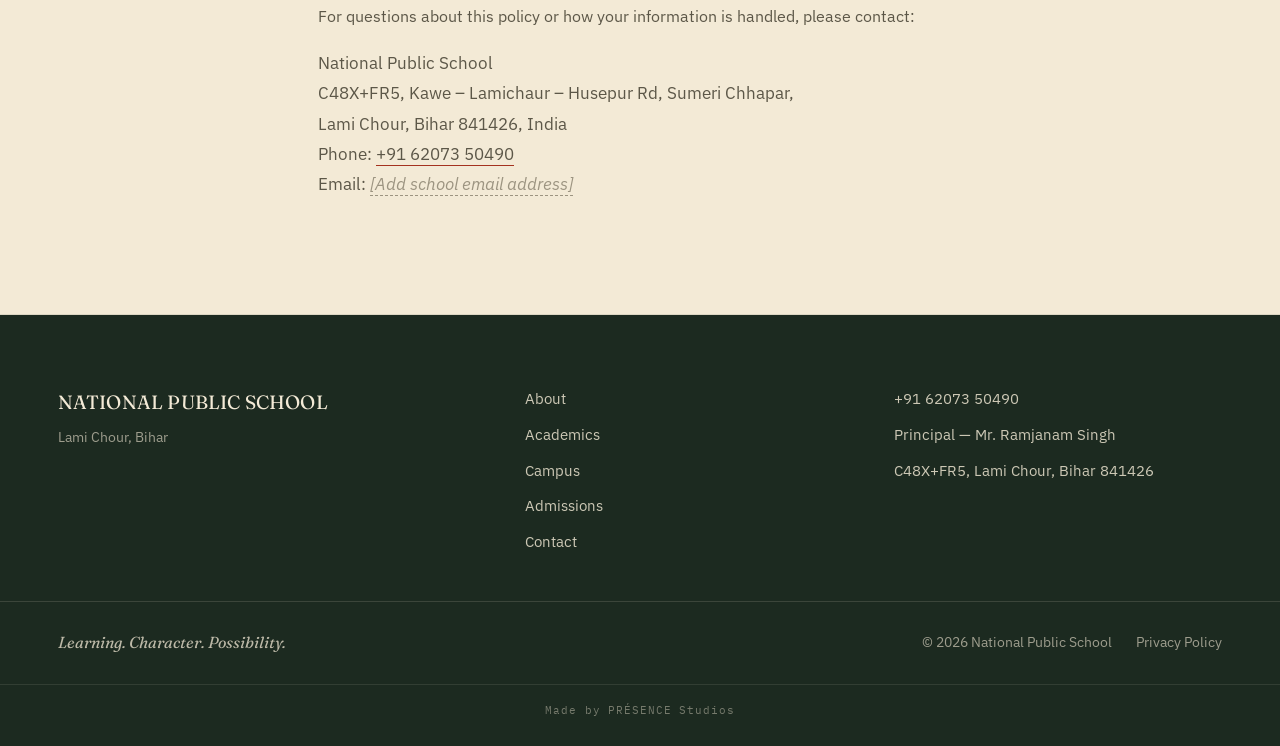
==== commit 8b3b5cf7: "Add files via upload" ====
--- a/privacy.html
+++ b/privacy.html
@@ -5,8 +5,8 @@
 <meta name="viewport" content="width=device-width, initial-scale=1.0">
 <title>Privacy Policy — National Public School</title>
 <meta name="description" content="Privacy Policy for the National Public School website, Lami Chour, Bihar.">
-<meta name="theme-color" content="#141f36">
-<link rel="icon" href="data:image/svg+xml,%3Csvg xmlns='http://www.w3.org/2000/svg' viewBox='0 0 64 64'%3E%3Crect width='64' height='64' rx='10' fill='%23141f36'/%3E%3Ctext x='32' y='42' font-family='Georgia,serif' font-size='30' fill='%23f7f4ec' text-anchor='middle'%3EN%3C/text%3E%3Ccircle cx='49' cy='16' r='4' fill='%23a8703c'/%3E%3C/svg%3E">
+<meta name="theme-color" content="#1c2a20">
+<link rel="icon" href="data:image/svg+xml,%3Csvg xmlns='http://www.w3.org/2000/svg' viewBox='0 0 64 64'%3E%3Crect width='64' height='64' rx='8' fill='%231c2a20'/%3E%3Cpath d='M14 50 V28 C14 16 22 10 32 10 C42 10 50 16 50 28 V50' stroke='%23f3ead6' stroke-width='3' fill='none'/%3E%3Ccircle cx='32' cy='10' r='3' fill='%23a4321f'/%3E%3C/svg%3E">
 <link rel="preconnect" href="https://fonts.googleapis.com">
 <link rel="preconnect" href="https://fonts.gstatic.com" crossorigin>
 <link href="https://fonts.googleapis.com/css2?family=Fraunces:ital,opsz,wght@0,9..144,380;0,9..144,470;0,9..144,560;1,9..144,420&family=IBM+Plex+Sans:wght@400;500;600&family=IBM+Plex+Mono:wght@400;500&display=swap" rel="stylesheet">
@@ -19,7 +19,11 @@
 <header class="site-header" id="siteHeader">
   <div class="nav-inner">
     <a class="brand" href="index.html">
-      <span class="brand-mark">NPS</span>
+      <svg class="brand-glyph" viewBox="0 0 32 32" aria-hidden="true">
+        <path class="bg-line" d="M7 25 V14 C7 8 11 5 16 5 C21 5 25 8 25 14 V25"/>
+        <line class="bg-line" x1="5" y1="25" x2="27" y2="25"/>
+        <circle class="bg-dot" cx="16" cy="5" r="1.6"/>
+      </svg>
       <span class="brand-full">National&nbsp;Public&nbsp;School</span>
     </a>
     <nav class="primary-nav" aria-label="Primary">
--- a/style.css
+++ b/style.css
@@ -1,17 +1,19 @@
 :root {
-  --ink: #141f36;
-  --ink-soft: #263352;
-  --canvas: #f7f4ec;
-  --canvas-deep: #efe9db;
-  --surface: #ffffff;
-  --muted: #5b6270;
-  --muted-soft: #8a8f9a;
-  --accent: #a8703c;
-  --accent-soft: #c98f5c;
-  --line: rgba(20, 31, 54, 0.14);
-  --line-soft: rgba(20, 31, 54, 0.08);
-  --on-ink: #f7f4ec;
-  --shadow: 0 18px 40px -24px rgba(20, 31, 54, 0.35);
+  --ink: #1c2a20;
+  --ink-soft: #2c4030;
+  --canvas: #f3ead6;
+  --canvas-deep: #e9dcbf;
+  --surface: #faf5e8;
+  --accent: #a4321f;
+  --accent-deep: #7c2416;
+  --accent-soft: #c9573c;
+  --brass: #b3872f;
+  --brass-soft: #d4ac5a;
+  --muted: #5c5748;
+  --muted-soft: #9c9481;
+  --line: rgba(28, 42, 32, 0.18);
+  --line-soft: rgba(28, 42, 32, 0.1);
+  --on-ink: #f3ead6;
   --radius-sm: 2px;
   --radius-md: 3px;
   --font-serif: "Fraunces", "Iowan Old Style", "Palatino Linotype", serif;
@@ -21,6 +23,7 @@
   --gutter: clamp(1.25rem, 4.5vw, 4rem);
   --section-pad: clamp(4.5rem, 9vw, 8rem);
   --ease: cubic-bezier(0.16, 1, 0.3, 1);
+  --draw: 1.8s;
 }
 
 * {
@@ -53,6 +56,18 @@
   -webkit-font-smoothing: antialiased;
   text-rendering: optimizeLegibility;
   overflow-x: hidden;
+  position: relative;
+}
+
+body::before {
+  content: "";
+  position: fixed;
+  inset: 0;
+  z-index: 0;
+  pointer-events: none;
+  opacity: 0.5;
+  mix-blend-mode: multiply;
+  background-image: url("data:image/svg+xml,%3Csvg xmlns='http://www.w3.org/2000/svg' width='180' height='180'%3E%3Cfilter id='n'%3E%3CfeTurbulence type='fractalNoise' baseFrequency='0.85' numOctaves='2' stitchTiles='stitch'/%3E%3CfeColorMatrix type='matrix' values='0 0 0 0 0.11  0 0 0 0 0.16  0 0 0 0 0.12  0 0 0 0.05 0'/%3E%3C/filter%3E%3Crect width='100%25' height='100%25' filter='url(%23n)'/%3E%3C/svg%3E");
 }
 
 img {
@@ -82,6 +97,25 @@
 
 input, textarea {
   font: inherit;
+}
+
+svg {
+  display: block;
+}
+
+.ink-line {
+  fill: none;
+  stroke-linecap: round;
+  stroke-linejoin: round;
+  transition: stroke-dashoffset var(--draw) var(--ease);
+}
+
+.ink-ready .ink-line {
+  stroke-dashoffset: var(--ink-len, 0);
+}
+
+.is-drawn .ink-line {
+  stroke-dashoffset: 0 !important;
 }
 
 .skip-link {
@@ -106,6 +140,8 @@
 }
 
 .container {
+  position: relative;
+  z-index: 1;
   max-width: var(--container-max);
   margin: 0 auto;
   padding: 0 var(--gutter);
@@ -117,6 +153,25 @@
 
 .container.wide {
   max-width: 1360px;
+}
+
+.hero-eyebrow {
+  font-family: var(--font-serif);
+  font-style: italic;
+  font-weight: 460;
+  font-size: 1.02rem;
+  color: var(--accent-deep);
+  margin-bottom: 1.4rem;
+  display: block;
+}
+
+.hero-eyebrow::after {
+  content: "";
+  display: block;
+  width: 46px;
+  height: 2px;
+  background: var(--brass);
+  margin-top: 0.7rem;
 }
 
 .eyebrow {
@@ -127,6 +182,30 @@
   color: var(--accent);
   margin-bottom: 1.1rem;
   display: block;
+}
+
+.section-mark {
+  display: flex;
+  align-items: baseline;
+  gap: 0.85rem;
+  margin-bottom: 1.1rem;
+}
+
+.section-mark .mark-num {
+  font-family: var(--font-serif);
+  font-style: italic;
+  font-weight: 420;
+  font-size: 2.6rem;
+  line-height: 1;
+  color: var(--brass);
+}
+
+.section-mark .mark-label {
+  font-family: var(--font-serif);
+  font-size: 1rem;
+  color: var(--muted);
+  border-bottom: 1px solid var(--line);
+  padding-bottom: 0.2rem;
 }
 
 .section-heading {
@@ -184,7 +263,8 @@
 }
 
 .btn-primary:hover {
-  background: var(--ink-soft);
+  background: var(--accent-deep);
+  border-color: var(--accent-deep);
   transform: translateY(-2px);
 }
 
@@ -195,7 +275,8 @@
 }
 
 .btn-ghost:hover {
-  border-color: var(--ink);
+  border-color: var(--accent);
+  color: var(--accent-deep);
   transform: translateY(-2px);
 }
 
@@ -208,11 +289,11 @@
   position: sticky;
   top: 0;
   z-index: 500;
-  background: rgba(247, 244, 236, 0.9);
+  background: rgba(243, 234, 214, 0.92);
   backdrop-filter: blur(10px);
   -webkit-backdrop-filter: blur(10px);
   border-bottom: 1px solid transparent;
-  transition: border-color 0.4s var(--ease), padding 0.4s var(--ease);
+  transition: border-color 0.4s var(--ease);
 }
 
 .site-header.is-scrolled {
@@ -236,16 +317,29 @@
 
 .brand {
   display: flex;
-  align-items: baseline;
-  gap: 0.6rem;
+  align-items: center;
+  gap: 0.65rem;
   font-family: var(--font-serif);
   font-weight: 560;
   letter-spacing: 0.01em;
   margin-right: auto;
 }
 
-.brand-mark {
-  font-size: 1.1rem;
+.brand-glyph {
+  width: 30px;
+  height: 30px;
+  flex-shrink: 0;
+}
+
+.brand-glyph .bg-line {
+  stroke: var(--ink);
+  stroke-width: 2;
+  fill: none;
+}
+
+.brand-glyph .bg-dot {
+  fill: var(--accent);
+  stroke: none;
 }
 
 .brand-full {
@@ -363,7 +457,7 @@
   justify-content: space-between;
   font-size: 0.85rem;
   color: var(--canvas-deep);
-  border-top: 1px solid rgba(247, 244, 236, 0.18);
+  border-top: 1px solid rgba(243, 234, 214, 0.18);
   padding-top: 1.5rem;
   margin-top: 2rem;
 }
@@ -382,7 +476,7 @@
   margin: 0 auto;
   padding: 0 var(--gutter);
   display: grid;
-  grid-template-columns: 1.35fr 1fr;
+  grid-template-columns: 1.25fr 1fr;
   gap: clamp(2.5rem, 6vw, 5rem);
   align-items: center;
 }
@@ -415,48 +509,163 @@
   position: relative;
 }
 
-.hero-frame {
-  position: relative;
+.arch-panel {
   border: 1px solid var(--line);
-  padding: 10px;
   background: var(--surface);
-  margin-left: clamp(0px, 4vw, 2rem);
-}
-
-.hero-frame img {
+  padding: clamp(1.5rem, 3vw, 2.5rem) clamp(1.5rem, 3vw, 2.25rem) clamp(1rem, 2vw, 1.5rem);
+}
+
+.arch-panel svg {
   width: 100%;
   height: auto;
-  aspect-ratio: 4 / 5;
-  object-fit: cover;
-  filter: grayscale(45%) sepia(8%) contrast(1.03) brightness(0.98);
-}
-
-.hero-chip {
-  position: absolute;
-  left: 24px;
-  bottom: 24px;
-  background: var(--ink);
-  color: var(--on-ink);
-  font-family: var(--font-mono);
-  font-size: 0.68rem;
-  letter-spacing: 0.08em;
-  text-transform: uppercase;
-  padding: 0.5rem 0.85rem;
+}
+
+.arch-outer, .arch-inner, .arch-pillar {
+  stroke: var(--ink);
+  stroke-width: 1.5;
+}
+
+.arch-mid {
+  stroke: var(--accent);
+  stroke-width: 1.5;
+}
+
+.arch-dot {
+  fill: var(--brass);
+  stroke: none;
+  opacity: 0;
+  transition: opacity 0.6s var(--ease) 1.6s;
+}
+
+.is-drawn .arch-dot {
+  opacity: 1;
+}
+
+.closing-arch .arch-outer,
+.closing-arch .arch-inner,
+.closing-arch .arch-pillar {
+  stroke: rgba(243, 234, 214, 0.5);
+}
+
+.closing-arch .arch-mid {
+  stroke: var(--brass-soft);
+}
+
+.closing-arch .arch-dot {
+  fill: var(--brass-soft);
+  transition-delay: 0.3s;
+}
+
+.tree-branch {
+  stroke: var(--ink);
+  stroke-width: 1.5;
+}
+
+.tree-trunk {
+  stroke: var(--ink);
+  stroke-width: 2;
+}
+
+.tree-bud {
+  fill: var(--accent);
+  stroke: none;
+  opacity: 0;
+  transition: opacity 0.5s var(--ease);
+}
+
+.is-drawn .tree-bud {
+  opacity: 1;
+}
+
+.medallion .med-ring-outer {
+  stroke: var(--accent);
+  stroke-width: 1.4;
+}
+
+.medallion .med-ring-inner {
+  stroke: var(--brass);
+  stroke-width: 1;
+}
+
+.medallion .med-glyph {
+  stroke: var(--ink);
+  stroke-width: 1.6;
+}
+
+.medallion .med-fill {
+  fill: var(--accent);
+  stroke: none;
+}
+
+.building-line {
+  stroke: var(--ink);
+  stroke-width: 1.5;
+}
+
+.building-accent {
+  stroke: var(--accent);
+  stroke-width: 1.5;
+}
+
+.building-tree {
+  stroke: var(--ink-soft);
+  stroke-width: 1.3;
+}
+
+.journey-line {
+  stroke: var(--ink);
+  stroke-width: 1.5;
+  stroke-dasharray: 2 8;
+}
+
+.journey-node {
+  stroke: var(--ink);
+  stroke-width: 1.5;
+  fill: var(--canvas);
+}
+
+.journey-num {
+  font-family: var(--font-serif);
+  font-style: italic;
+  font-size: 20px;
+  fill: var(--ink);
+  text-anchor: middle;
+}
+
+.seal-ring-outer {
+  fill: none;
+  stroke: var(--brass);
+  stroke-width: 1.6;
+}
+
+.seal-ring-inner {
+  fill: none;
+  stroke: var(--accent);
+  stroke-width: 1;
+}
+
+.seal-text {
+  font-family: var(--font-serif);
+  font-style: italic;
+  font-size: 30px;
+  fill: var(--on-ink);
+  text-anchor: middle;
 }
 
 .img-note {
-  font-family: var(--font-mono);
-  font-size: 0.68rem;
-  letter-spacing: 0.03em;
-  color: var(--muted-soft);
-  margin-top: 0.7rem;
-  text-align: right;
+  font-family: var(--font-serif);
+  font-style: italic;
+  font-size: 0.88rem;
+  color: var(--muted);
+  margin-top: 1rem;
+  line-height: 1.6;
+  border-top: 1px solid var(--line-soft);
+  padding-top: 0.9rem;
 }
 
 .img-note-light {
-  color: rgba(247, 244, 236, 0.72);
-  text-align: left;
-  padding: 0.7rem 0.9rem 0;
+  color: rgba(243, 234, 214, 0.72);
+  border-top-color: rgba(243, 234, 214, 0.2);
 }
 
 .hero-line {
@@ -464,9 +673,12 @@
   background: var(--line);
   max-width: var(--container-max);
   margin: 0 auto;
+  position: relative;
+  z-index: 1;
 }
 
 .section {
+  position: relative;
   padding: var(--section-pad) 0;
   border-bottom: 1px solid var(--line-soft);
 }
@@ -526,54 +738,92 @@
   text-align: right;
 }
 
+.tree-wrap {
+  position: relative;
+}
+
+.tree-wrap svg {
+  width: 100%;
+  height: auto;
+}
+
 .pillar-list {
   border-top: 1px solid var(--line);
 }
 
 .pillar {
-  padding: 2.3rem 0;
+  padding: 2.1rem 0;
   border-bottom: 1px solid var(--line);
-  display: grid;
-  grid-template-columns: 260px 1fr;
-  gap: 2rem;
+  transition: opacity 0.6s var(--ease);
 }
 
 .pillar h3 {
   font-family: var(--font-serif);
   font-weight: 500;
   font-size: 1.35rem;
-  position: relative;
-  padding-left: 1.1rem;
-}
-
-.pillar h3::before {
-  content: "";
-  position: absolute;
-  left: 0;
-  top: 0.45em;
-  width: 7px;
-  height: 7px;
+  margin-bottom: 0.6rem;
+  color: var(--ink);
+}
+
+.pillar h3 .bud {
+  display: inline-block;
+  width: 8px;
+  height: 8px;
+  border-radius: 50%;
   background: var(--accent);
+  margin-right: 0.6rem;
 }
 
 .pillar p {
   color: var(--muted);
   max-width: 58ch;
   line-height: 1.75;
-}
-
-.media-frame {
+  margin: 0;
+}
+
+.stair {
+  display: flex;
+  align-items: flex-end;
+  gap: 0;
+  margin-bottom: 0.5rem;
+  height: 150px;
+}
+
+.stair-step {
+  flex: 1;
+  background: var(--surface);
   border: 1px solid var(--line);
-  padding: 8px;
-  background: var(--surface);
-}
-
-.media-frame img {
-  width: 100%;
-  height: auto;
-  aspect-ratio: 5 / 6;
-  object-fit: cover;
-  filter: grayscale(45%) sepia(8%) contrast(1.03) brightness(0.98);
+  border-bottom: none;
+  position: relative;
+  display: flex;
+  align-items: flex-start;
+  justify-content: center;
+  padding-top: 0.9rem;
+}
+
+.stair-step span {
+  font-family: var(--font-serif);
+  font-style: italic;
+  color: var(--brass);
+  font-size: 1.1rem;
+}
+
+.stair-step:nth-child(1) {
+  height: 55%;
+}
+
+.stair-step:nth-child(2) {
+  height: 78%;
+}
+
+.stair-step:nth-child(3) {
+  height: 100%;
+  background: var(--ink);
+  border-color: var(--ink);
+}
+
+.stair-step:nth-child(3) span {
+  color: var(--brass-soft);
 }
 
 .stage-list {
@@ -591,10 +841,10 @@
 }
 
 .stage-tag {
-  font-family: var(--font-mono);
-  font-size: 0.78rem;
-  letter-spacing: 0.05em;
-  text-transform: uppercase;
+  font-family: var(--font-serif);
+  font-weight: 500;
+  font-style: italic;
+  font-size: 1rem;
   color: var(--ink);
 }
 
@@ -604,87 +854,61 @@
   margin: 0;
 }
 
-.bento {
+.medallion-grid {
   display: grid;
-  grid-template-columns: repeat(3, 1fr);
-  grid-template-rows: repeat(2, 220px);
+  grid-template-columns: repeat(2, 1fr);
   gap: 1px;
   background: var(--line);
   border: 1px solid var(--line);
-}
-
-.bento-tile {
-  position: relative;
-  overflow: hidden;
-  background: var(--ink);
-  display: block;
-}
-
-.bento-large {
-  grid-row: span 2;
-}
-
-.bento-tile img {
-  width: 100%;
-  height: 100%;
-  object-fit: cover;
-  filter: grayscale(50%) sepia(10%) contrast(1.05) brightness(0.85);
-  transition: transform 0.7s var(--ease);
-}
-
-.bento-tile:hover img {
-  transform: scale(1.05);
-}
-
-.bento-label {
-  position: absolute;
-  left: 0;
-  right: 0;
-  bottom: 0;
-  padding: 1.4rem 1.5rem;
-  background: linear-gradient(to top, rgba(20, 31, 54, 0.82), transparent);
-  color: var(--on-ink);
-  display: flex;
-  flex-direction: column;
-  gap: 0.35rem;
-}
-
-.bento-label strong {
+  margin-top: 2rem;
+}
+
+.medallion-card {
+  background: var(--surface);
+  padding: clamp(1.75rem, 3vw, 2.5rem);
+  display: flex;
+  gap: 1.5rem;
+  align-items: flex-start;
+}
+
+.medallion {
+  flex-shrink: 0;
+  width: 68px;
+  height: 68px;
+}
+
+.medallion-text h3 {
   font-family: var(--font-serif);
   font-weight: 500;
   font-size: 1.15rem;
-}
-
-.bento-label em {
-  font-style: normal;
-  font-size: 0.85rem;
-  color: rgba(247, 244, 236, 0.78);
-  max-width: 32ch;
+  margin-bottom: 0.4rem;
+}
+
+.medallion-text p {
+  color: var(--muted);
+  font-size: 0.92rem;
+  line-height: 1.65;
+  margin: 0;
+  max-width: 34ch;
 }
 
 .campus-grid {
   display: grid;
-  grid-template-columns: 1fr 1fr;
-  grid-template-rows: auto auto;
-  gap: 1.5rem;
+  grid-template-columns: 1.2fr 1fr;
+  gap: clamp(2rem, 4vw, 3rem);
   margin-top: 2rem;
-}
-
-.campus-media {
-  overflow: hidden;
-  background: var(--ink);
-}
-
-.campus-media-tall {
-  grid-row: span 2;
-}
-
-.campus-media img {
+  align-items: start;
+}
+
+.campus-illustration {
+  border: 1px solid var(--line);
+  background: var(--surface);
+  padding: clamp(1.5rem, 3vw, 2rem);
+}
+
+.campus-illustration svg {
   width: 100%;
-  height: 100%;
-  object-fit: cover;
-  filter: grayscale(40%) sepia(8%) contrast(1.03) brightness(0.95);
-  aspect-ratio: auto;
+  height: auto;
 }
 
 .campus-facts {
@@ -701,10 +925,21 @@
 }
 
 .facilities li {
-  padding: 0.65rem 0;
+  padding: 0.75rem 0 0.75rem 1.1rem;
   border-bottom: 1px solid var(--line-soft);
   color: var(--muted);
   font-size: 0.95rem;
+  position: relative;
+}
+
+.facilities li::before {
+  content: "";
+  position: absolute;
+  left: 0;
+  top: 1.15rem;
+  width: 6px;
+  height: 1px;
+  background: var(--brass);
 }
 
 .facilities li:last-child {
@@ -716,8 +951,20 @@
 }
 
 .reason-list li {
-  padding: 1.7rem 0;
+  padding: 1.6rem 0;
   border-bottom: 1px solid var(--line);
+  display: grid;
+  grid-template-columns: 3.4rem 1fr;
+  gap: 1.2rem;
+  align-items: baseline;
+}
+
+.reason-num {
+  font-family: var(--font-serif);
+  font-style: italic;
+  font-size: 1.9rem;
+  color: var(--brass);
+  line-height: 1;
 }
 
 .reason-list h3 {
@@ -730,20 +977,38 @@
 .reason-list p {
   color: var(--muted);
   max-width: 58ch;
-}
-
-.principal-avatar {
+  margin: 0;
+}
+
+.seal {
   width: 132px;
   height: 132px;
-  border-radius: 50%;
+}
+
+.section-dark {
   background: var(--ink);
   color: var(--on-ink);
-  display: flex;
-  align-items: center;
-  justify-content: center;
-  font-family: var(--font-serif);
-  font-size: 2.1rem;
-  border: 6px solid var(--canvas-deep);
+}
+
+.section-dark .section-mark .mark-num {
+  color: var(--brass-soft);
+}
+
+.section-dark .section-mark .mark-label {
+  color: rgba(243, 234, 214, 0.62);
+  border-color: rgba(243, 234, 214, 0.2);
+}
+
+.section-dark .principal-quote {
+  color: var(--on-ink);
+}
+
+.section-dark .principal-attribution span {
+  color: rgba(243, 234, 214, 0.6);
+}
+
+.section-dark .draft-note {
+  color: rgba(243, 234, 214, 0.48);
 }
 
 .principal-quote {
@@ -775,44 +1040,38 @@
 }
 
 .draft-note {
-  font-family: var(--font-mono);
-  font-size: 0.72rem;
+  font-family: var(--font-serif);
+  font-style: italic;
+  font-size: 0.85rem;
   color: var(--muted-soft);
-  letter-spacing: 0.02em;
-}
-
-.steps {
+}
+
+.journey {
+  margin: 2.4rem 0 3.6rem;
+}
+
+.journey svg {
+  width: 100%;
+  height: auto;
+  margin-bottom: 1.5rem;
+}
+
+.journey-labels {
   display: grid;
   grid-template-columns: repeat(4, 1fr);
-  gap: 1px;
-  background: var(--line);
-  border: 1px solid var(--line);
-  margin: 2.2rem 0 3.5rem;
-}
-
-.steps li {
-  background: var(--canvas-deep);
-  padding: 1.8rem 1.6rem;
-}
-
-.step-num {
-  font-family: var(--font-mono);
-  font-size: 0.78rem;
-  color: var(--accent);
-  display: block;
-  margin-bottom: 0.8rem;
-}
-
-.steps h3 {
+  gap: 1.5rem;
+}
+
+.journey-labels h3 {
   font-family: var(--font-serif);
   font-weight: 500;
-  font-size: 1.1rem;
-  margin-bottom: 0.5rem;
-}
-
-.steps p {
-  color: var(--muted);
-  font-size: 0.9rem;
+  font-size: 1.05rem;
+  margin-bottom: 0.4rem;
+}
+
+.journey-labels p {
+  color: var(--muted);
+  font-size: 0.88rem;
   margin: 0;
 }
 
@@ -867,7 +1126,7 @@
 .form-status {
   margin-top: 1.1rem;
   font-size: 0.9rem;
-  color: var(--accent);
+  color: var(--accent-deep);
   min-height: 1.2em;
 }
 
@@ -929,18 +1188,36 @@
   height: 100%;
   min-height: 380px;
   border: 0;
-  filter: grayscale(35%) contrast(1.05);
+  filter: sepia(18%) saturate(85%) contrast(1.02);
 }
 
 .closing {
+  position: relative;
   padding: clamp(5rem, 12vw, 9rem) 0;
   background: var(--ink);
   color: var(--on-ink);
   text-align: left;
+  overflow: hidden;
+}
+
+.closing-arch {
+  position: absolute;
+  right: -6%;
+  top: 50%;
+  transform: translateY(-50%);
+  width: 46%;
+  max-width: 520px;
+  opacity: 0.9;
+  pointer-events: none;
+}
+
+.closing-arch svg {
+  width: 100%;
+  height: auto;
 }
 
 .closing .eyebrow {
-  color: var(--accent-soft);
+  color: var(--brass-soft);
 }
 
 .closing-headline {
@@ -948,19 +1225,23 @@
   font-weight: 460;
   font-size: clamp(2.1rem, 5vw, 3.4rem);
   line-height: 1.15;
-  max-width: 18ch;
+  max-width: 15ch;
   margin-bottom: 2.4rem;
+  position: relative;
+  z-index: 1;
 }
 
 .closing .btn-primary {
   background: var(--on-ink);
   color: var(--ink);
   border-color: var(--on-ink);
+  position: relative;
+  z-index: 1;
 }
 
 .closing .btn-primary:hover {
-  background: var(--accent-soft);
-  border-color: var(--accent-soft);
+  background: var(--brass-soft);
+  border-color: var(--brass-soft);
   color: var(--ink);
 }
 
@@ -968,6 +1249,8 @@
   background: var(--ink);
   color: var(--on-ink);
   padding-top: clamp(3rem, 6vw, 4.5rem);
+  position: relative;
+  z-index: 1;
 }
 
 .footer-grid {
@@ -975,7 +1258,7 @@
   grid-template-columns: 1.3fr 1fr 1fr;
   gap: 2.5rem;
   padding-bottom: 3rem;
-  border-bottom: 1px solid rgba(247, 244, 236, 0.14);
+  border-bottom: 1px solid rgba(243, 234, 214, 0.14);
 }
 
 .footer-brand {
@@ -991,7 +1274,7 @@
 }
 
 .footer-place {
-  color: rgba(247, 244, 236, 0.6);
+  color: rgba(243, 234, 214, 0.6);
   font-size: 0.9rem;
 }
 
@@ -1003,7 +1286,7 @@
 
 .footer-nav a {
   font-size: 0.92rem;
-  color: rgba(247, 244, 236, 0.82);
+  color: rgba(243, 234, 214, 0.82);
 }
 
 .footer-nav a:hover {
@@ -1015,7 +1298,7 @@
   flex-direction: column;
   gap: 0.75rem;
   font-size: 0.92rem;
-  color: rgba(247, 244, 236, 0.82);
+  color: rgba(243, 234, 214, 0.82);
 }
 
 .footer-bottom {
@@ -1030,14 +1313,14 @@
 .footer-tagline {
   font-family: var(--font-serif);
   font-style: italic;
-  color: rgba(247, 244, 236, 0.75);
+  color: rgba(243, 234, 214, 0.75);
 }
 
 .footer-legal {
   display: flex;
   gap: 1.5rem;
   font-size: 0.85rem;
-  color: rgba(247, 244, 236, 0.6);
+  color: rgba(243, 234, 214, 0.6);
 }
 
 .footer-legal a:hover {
@@ -1047,14 +1330,14 @@
 .footer-signature {
   text-align: center;
   padding: 1.1rem var(--gutter) 1.6rem;
-  border-top: 1px solid rgba(247, 244, 236, 0.1);
+  border-top: 1px solid rgba(243, 234, 214, 0.1);
 }
 
 .footer-signature p {
   font-family: var(--font-mono);
   font-size: 0.7rem;
   letter-spacing: 0.08em;
-  color: rgba(247, 244, 236, 0.42);
+  color: rgba(243, 234, 214, 0.42);
 }
 
 .reveal {
@@ -1074,6 +1357,10 @@
     transform: none;
     transition: none;
   }
+  .ink-line {
+    transition: none;
+    stroke-dashoffset: 0 !important;
+  }
 }
 
 @media (min-width: 1080px) {
@@ -1098,8 +1385,7 @@
   .hero-inner {
     grid-template-columns: 1fr;
   }
-  .hero-frame {
-    margin-left: 0;
+  .hero-visual {
     max-width: 420px;
   }
   .split-60-40,
@@ -1111,34 +1397,15 @@
   .split-45-55 .split-aside,
   .split-40-60 .split-aside {
     order: -1;
-    max-width: 420px;
-  }
-  .pillar {
+    max-width: 340px;
+  }
+  .medallion-grid {
     grid-template-columns: 1fr;
-    gap: 0.8rem;
-  }
-  .stage {
-    grid-template-columns: 1fr;
-    gap: 0.5rem;
-  }
-  .bento {
-    grid-template-columns: repeat(2, 1fr);
-    grid-template-rows: repeat(3, 200px);
-  }
-  .bento-large {
-    grid-column: span 2;
-    grid-row: span 1;
   }
   .campus-grid {
     grid-template-columns: 1fr;
   }
-  .campus-media-tall {
-    grid-row: auto;
-  }
-  .campus-media img {
-    aspect-ratio: 4 / 3;
-  }
-  .steps {
+  .journey-labels {
     grid-template-columns: 1fr 1fr;
   }
   .admissions-grid {
@@ -1147,6 +1414,34 @@
   .footer-grid {
     grid-template-columns: 1fr;
     gap: 1.75rem;
+  }
+  .closing-arch {
+    width: 60%;
+    opacity: 0.35;
+  }
+}
+
+@media (max-width: 560px) {
+  .journey-labels {
+    grid-template-columns: 1fr;
+  }
+  .fact-row {
+    flex-direction: column;
+    gap: 0.3rem;
+  }
+  .fact-row dd {
+    text-align: left;
+  }
+  .footer-bottom {
+    flex-direction: column;
+    align-items: flex-start;
+  }
+  .reason-list li {
+    grid-template-columns: 1fr;
+    gap: 0.4rem;
+  }
+  .medallion-card {
+    flex-direction: column;
   }
 }
 
@@ -1248,20 +1543,3 @@
     gap: 1rem;
   }
 }
-
-@media (max-width: 560px) {
-  .steps {
-    grid-template-columns: 1fr;
-  }
-  .fact-row {
-    flex-direction: column;
-    gap: 0.3rem;
-  }
-  .fact-row dd {
-    text-align: left;
-  }
-  .footer-bottom {
-    flex-direction: column;
-    align-items: flex-start;
-  }
-}
